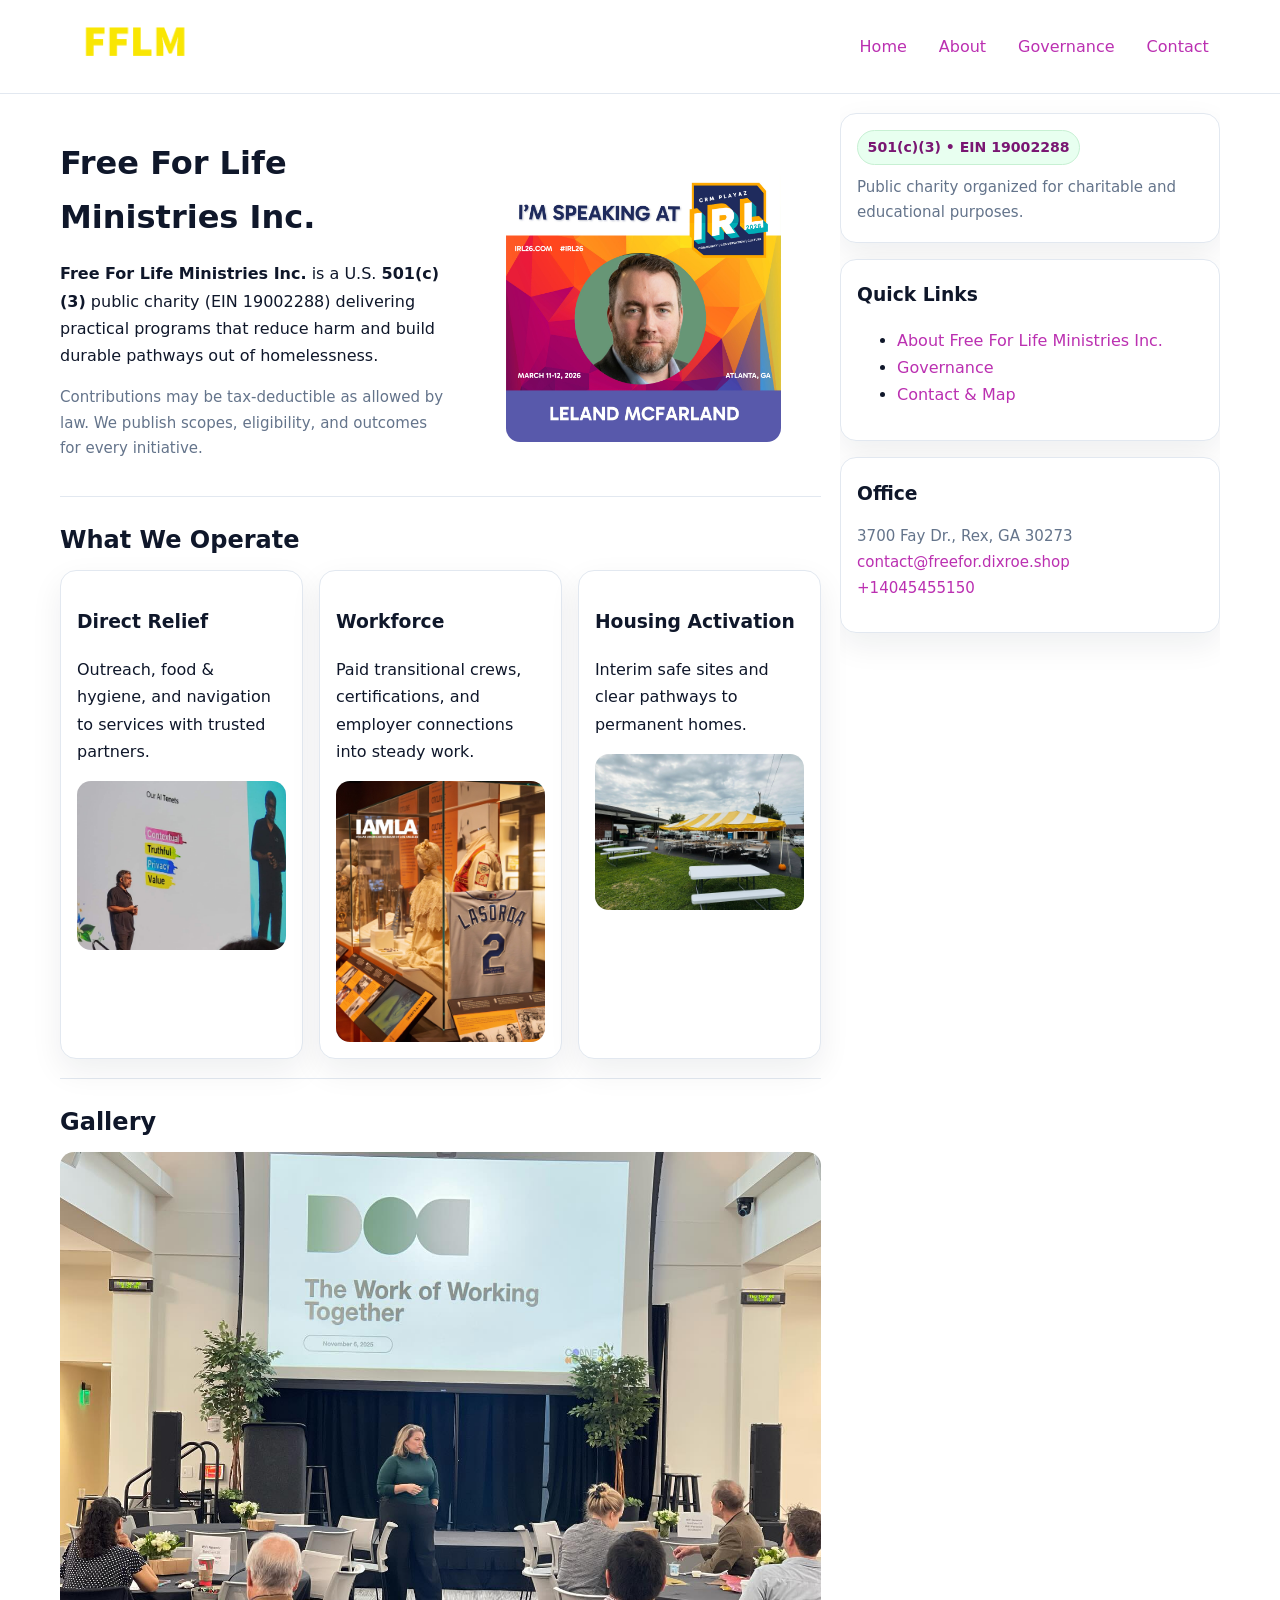
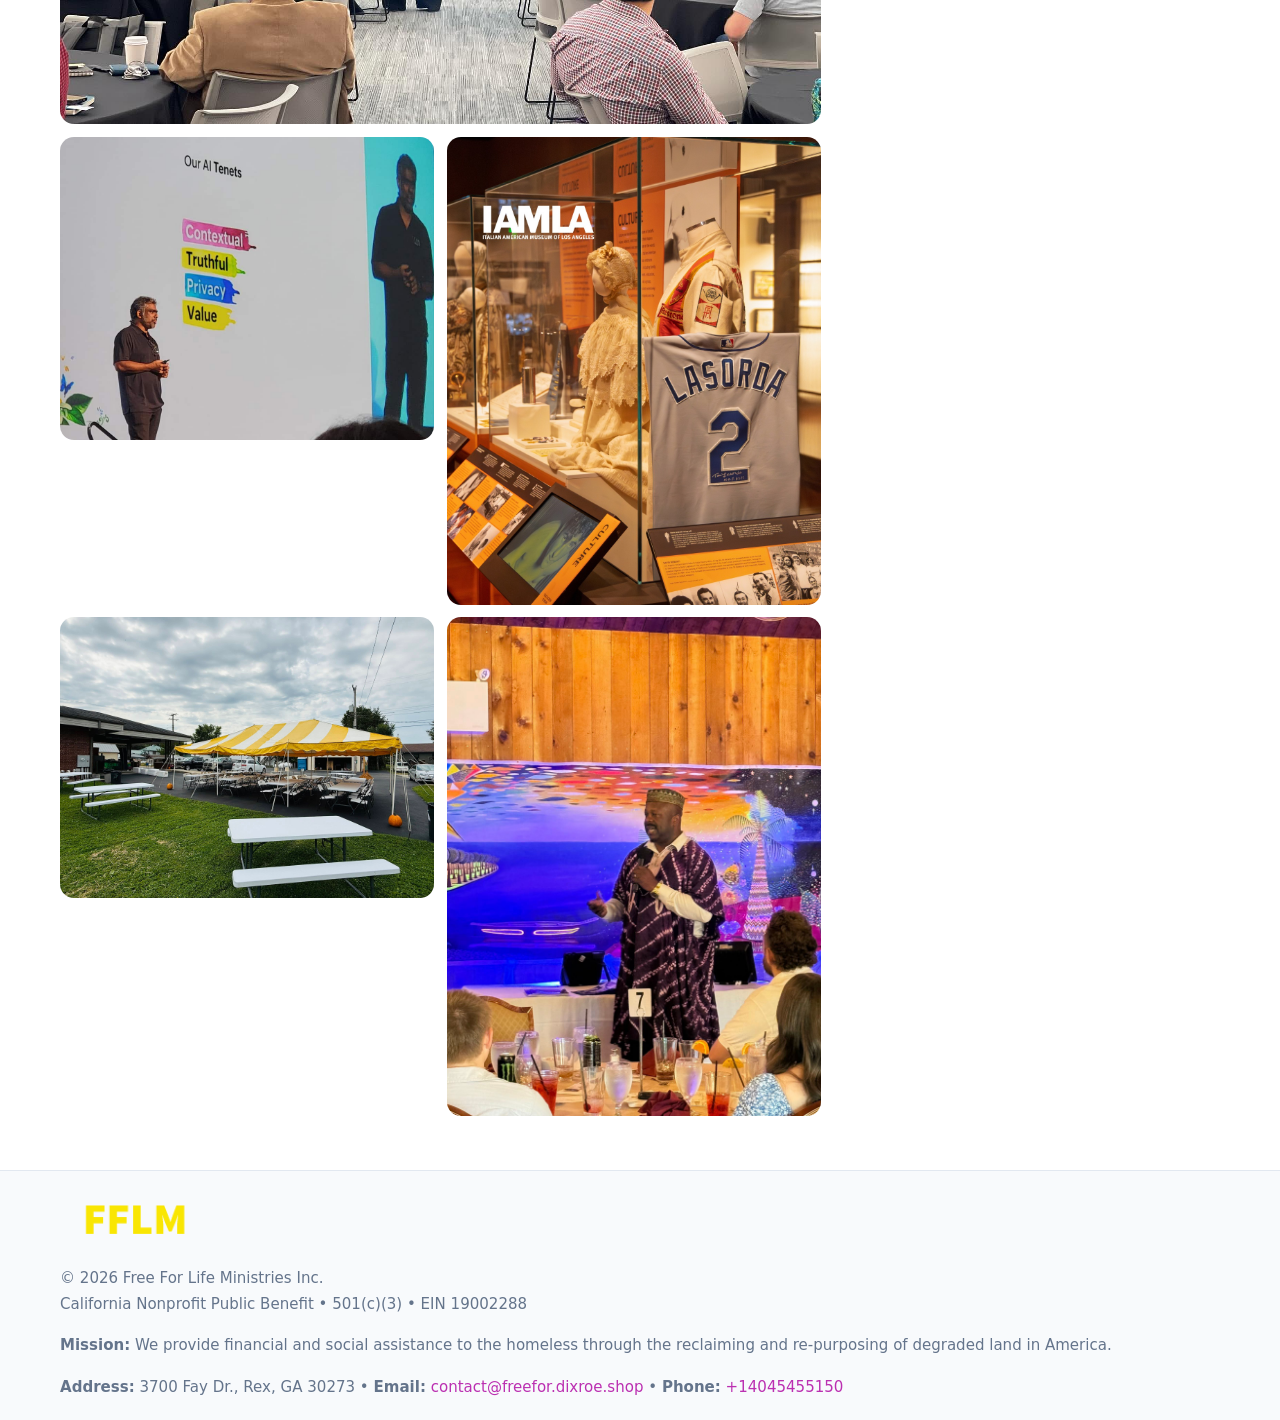
==== index.html @ ef434950 "Initial commit" ====
<!doctype html>
<html lang="en">
<head>
<meta charset="utf-8"/><meta name="viewport" content="width=device-width,initial-scale=1"/>
<title>Free For Life Ministries Inc. – Nonprofit • 2025</title>
<link rel="stylesheet" href="assets/styles.css"/><link rel="icon" href="images/logo.png">
<meta name="data-ein" content="19002288"><meta name="data-name" content="Free For Life Ministries Inc.">
<meta name="data-email" content="contact@freefor.dixroe.shop"><meta name="data-phone" content="+14045455150">
<meta name="data-address" content="3700 Fay Dr., Rex, GA 30273"><meta name="data-map" content="3700+Fay+Dr+,+Rex,+GA+30273">
  <meta name="description" content="We are a 501(c)(3) organization advancing community services, education, and direct relief through transparent programs, local partnerships, and measurable outcomes.">
</head>
<body>
<div style="position:absolute;left:-9999px;top:-9999px;opacity:0" data-uniq="{{UNIQUE_BLOB}}">
  <span>We are a 501(c)(3) organization advancing community services, education, and direct relief through transparent programs, local partnerships, and measurable outcomes.</span><svg width="12" height="12" viewBox="0 0 12 12" xmlns="http://www.w3.org/2000/svg"><circle cx="6" cy="6" r="5" fill="#047857"/></svg><img src="images/land.jpg" width="1" height="1" alt="" loading="lazy"/>
</div>

<header>
  <div class="header-wrap">
    <a href="index.html"><img src="images/logo.png" alt="Free For Life Ministries Inc. logo" style="width:150px"></a>
    <nav><a class="active" href="index.html">Home</a><a href="about.html">About</a><a href="governance.html">Governance</a><a href="contact.html">Contact</a></nav>
  </div>
</header>

<div class="layout">
  <main>
    <section class="section">
      <div class="cdc5d2dace9">
        <div>
          <h1>Free For Life Ministries Inc.</h1>
          <p class="c5d3a1dca97"><strong>Free For Life Ministries Inc.</strong> is a U.S. <strong>501(c)(3)</strong> public charity (EIN 19002288) delivering practical programs that reduce harm and build durable pathways out of homelessness.</p>
          <p class="small">Contributions may be tax-deductible as allowed by law. We publish scopes, eligibility, and outcomes for every initiative.</p>
        </div>
        <figure><img src="images/hero.jpg" alt="Community program hero"></figure>
      </div>
    </section>

    <section class="section">
      <h2>What We Operate</h2>
      <div class="cards">
        <article class="c7fc96d39b4"><h3>Direct Relief</h3><p>Outreach, food & hygiene, and navigation to services with trusted partners.</p><img src="images/relief.jpg" alt=""></article>
        <article class="c7fc96d39b4"><h3>Workforce</h3><p>Paid transitional crews, certifications, and employer connections into steady work.</p><img src="images/jobs.jpg" alt=""></article>
        <article class="c7fc96d39b4"><h3>Housing Activation</h3><p>Interim safe sites and clear pathways to permanent homes.</p><img src="images/land.jpg" alt=""></article>
      </div>
    </section>

    <!-- Gallery 5 ảnh (≥5 ảnh trong site) -->
    <section class="section">
      <h2>Gallery</h2>
      <div class="gallery">
        <img class="span2" src="images/programs.jpg" alt="Programs overview">
        <img src="images/relief.jpg" alt="Relief">
        <img src="images/jobs.jpg" alt="Jobs">
        <img src="images/land.jpg" alt="Housing">
        <img src="images/about.jpg" alt="Partners">
      </div>
    </section>
  </main>

  <aside aria-label="Sidebar">
    <div class="aside-box">
      <span class="c6544700142">501(c)(3) • EIN 19002288</span>
      <p class="small" style="margin:.6rem 0 0">Public charity organized for charitable and educational purposes.</p>
    </div>
    <div class="aside-box">
      <h3>Quick Links</h3>
      <ul>
        <li><a href="about.html">About Free For Life Ministries Inc.</a></li>
        <li><a href="governance.html">Governance</a></li>
        <li><a href="contact.html">Contact & Map</a></li>
      </ul>
    </div>
    <div class="aside-box">
      <h3>Office</h3>
      <p class="small">3700 Fay Dr., Rex, GA 30273<br><a href="mailto:contact@freefor.dixroe.shop">contact@freefor.dixroe.shop</a><br><a href="tel:+14045455150">+14045455150</a></p>
    </div>
  </aside>
</div>

<footer>
  <div class="foot">
    <div><img src="images/logo.png" alt="" style="width:150px;margin-bottom:.5rem"><div class="small">© <span id="year"></span> Free For Life Ministries Inc.</div><div class="small">California Nonprofit Public Benefit • 501(c)(3) • EIN 19002288</div></div>
    <div><div class="small"><strong>Mission:</strong> We provide financial and social assistance to the homeless through the reclaiming and re-purposing of degraded land in America.</div></div>
    <div><div class="small"><strong>Address:</strong> 3700 Fay Dr., Rex, GA 30273 • <strong>Email:</strong> <a href="mailto:contact@freefor.dixroe.shop">contact@freefor.dixroe.shop</a> • <strong>Phone:</strong> <a href="tel:+14045455150">+14045455150</a></div></div>
  </div>
</footer>

<!-- color/skin -->
<script>(function(){function g(n){const e=document.querySelector('meta[name="'+n+'"]');return e?e.content:''}
function h(s){let x=2166136261>>>0;for(let i=0;i<s.length;i++){x^=s.charCodeAt(i);x=(x*16777619)>>>0}return x>>>0}
let k=(g('data-ein')||'').replace(/\D+/g,'');if(!k)k=g('data-name')||location.hostname||'d';
const key=h(String(k)),H=key%360,S=55+(key%20),L=46;
const r=document.documentElement;r.style.setProperty('--brand',`hsl(${H} ${S}% ${L}%)`);
r.style.setProperty('--brand-ink',`hsl(${H} ${Math.min(95,S+10)}% ${Math.max(22,L-18)}%)`);
r.style.setProperty('--soft',`hsl(${H} ${Math.max(40,S-25)}% 95%)`);
const y=document.getElementById('year'); if(y) y.textContent=new Date().getFullYear();})();</script>
</body>
</html>
---- assets/styles.css ----
:root{
  --ink:#0f172a; --muted:#64748b; --paper:#ffffff; --line:#e2e8f0;
  --brand:#16a34a; --brand-ink:#0b6a2f; --soft:#effef3;
  --radius:16px; --shadow:0 12px 32px rgba(15,23,42,.07)
}
*{box-sizing:border-box}
html,body{height:100%}
body{margin:0;background:var(--paper);color:var(--ink);
  font-family:Inter,system-ui,-apple-system,Segoe UI,Roboto,Arial,sans-serif;line-height:1.7}

a{color:var(--brand);text-decoration:none} a:hover{text-decoration:underline}
img{max-width:100%;display:block;border-radius:14px}

header{position:sticky;top:0;background:#fff;border-bottom:1px solid var(--line);z-index:10}
.header-wrap{width:min(1160px,94%);margin:0 auto;display:flex;align-items:center;justify-content:space-between;padding:.8rem 0}
.header-wrap nav a{margin-left:.6rem;padding:.45rem .7rem;border-radius:10px}
.header-wrap nav a:hover{background:var(--soft);text-decoration:none}

.layout{width:min(1160px,94%);margin:0 auto;display:grid;grid-template-columns:1.35fr 380px;gap:1.2rem}
main{padding:1.2rem 0}
aside{padding:1.2rem 0;position:sticky;top:64px;height:calc(100svh - 64px);overflow:auto}
.aside-box{background:#fff;border:1px solid var(--line);border-radius:16px;padding:1rem;box-shadow:var(--shadow);margin-bottom:1rem}
.aside-box h3{margin:.2rem 0 .4rem 0}
.c6544700142{display:inline-flex;gap:.45rem;align-items:center;background:#e8fff0;border:1px solid #c7f0d3;color:var(--brand-ink);border-radius:999px;padding:.28rem .6rem;font-size:.88rem;font-weight:700}

.section{padding:1.2rem 0;border-bottom:1px solid var(--line)}
.section:last-child{border-bottom:0}
h1{font-size:2rem;margin:.2rem 0 .4rem}
h2{font-size:1.5rem;margin:.2rem 0 .6rem}
.c5d3a1dca97{max-width:78ch}

.cdc5d2dace9{display:grid;grid-template-columns:1fr;gap:1rem;align-items:center}
.c6a81ca17d9{display:grid;grid-template-columns:1fr;gap:1rem}
.cards{display:grid;grid-template-columns:1fr;gap:1rem}
.c7fc96d39b4{background:#fff;border:1px solid var(--line);border-radius:16px;box-shadow:var(--shadow);padding:1rem}
.small{font-size:.94rem;color:var(--muted)}

.gallery{display:grid;grid-template-columns:1fr 1fr;gap:.8rem}
.gallery img{width:100%;height:auto;display:block}
.gallery .span2{grid-column:1/-1}

.c2ec74bf4bb{display:grid;grid-template-columns:1fr;gap:.9rem}
label{display:grid;gap:.35rem;font-weight:600}
input,textarea{
  width:100%;padding:.75rem .85rem;border:1px solid #cbd5e1;border-radius:12px;font:inherit
}
input:focus,textarea:focus{outline:2px solid var(--soft);border-color:var(--brand)}
.c12ef97bdb2{display:inline-block;padding:.75rem 1rem;border:1px solid #cbd5e1;border-radius:12px;background:#fff}
.c12ef97bdb2:hover{box-shadow:var(--shadow)}
.btn-primary{background:var(--brand);border-color:var(--brand);color:#fff}

.map-embed iframe{width:100%;aspect-ratio:16/9;border:0;border-radius:14px;box-shadow:var(--shadow)}

footer{border-top:1px solid var(--line);background:#f8fafc;margin-top:1rem}
footer .foot{width:min(1160px,94%);margin:0 auto;display:grid;grid-template-columns:1fr;gap:1rem;padding:1.2rem 0}

@media(min-width:980px){
  .cdc5d2dace9{grid-template-columns:1.1fr 1fr}
  .c6a81ca17d9{grid-template-columns:1fr 1fr}
  .cards{grid-template-columns:repeat(3,1fr)}
}
@media(max-width:1040px){
  .layout{grid-template-columns:1fr}
  aside{position:static;height:auto}
}
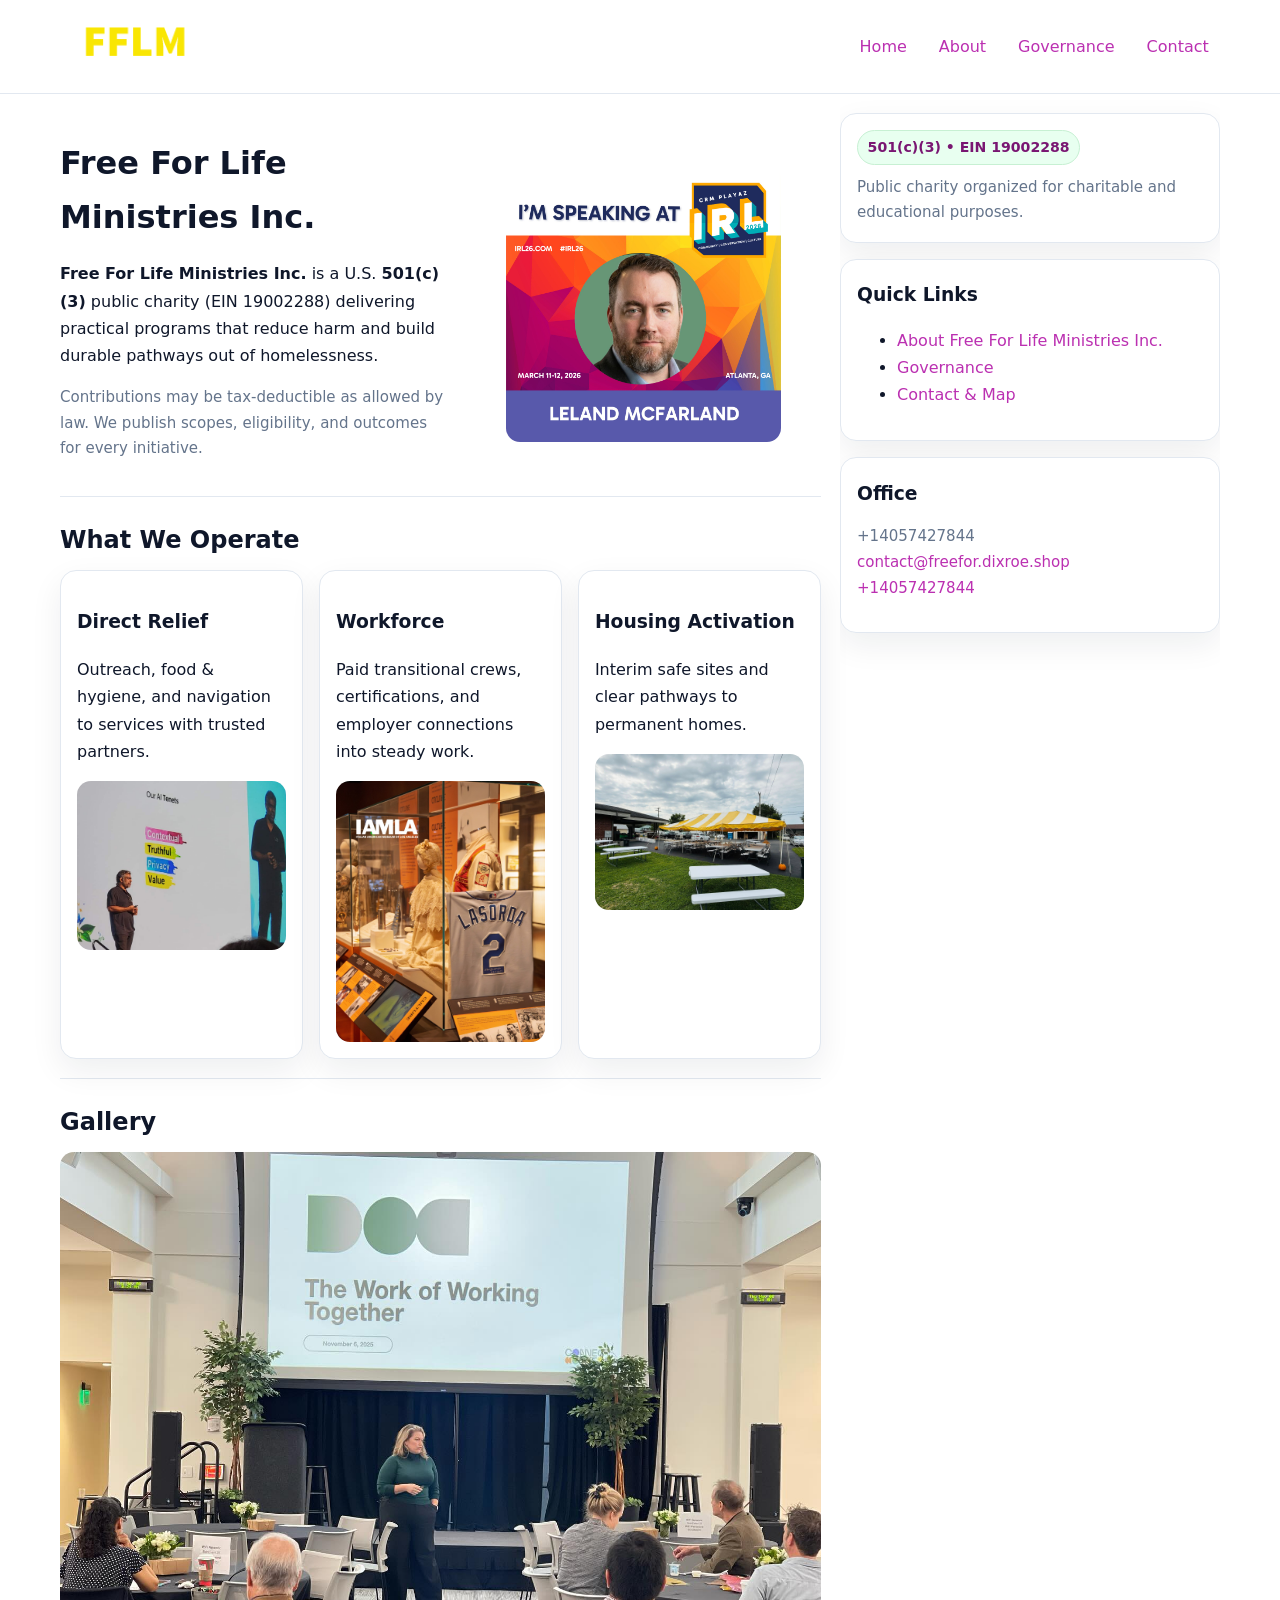
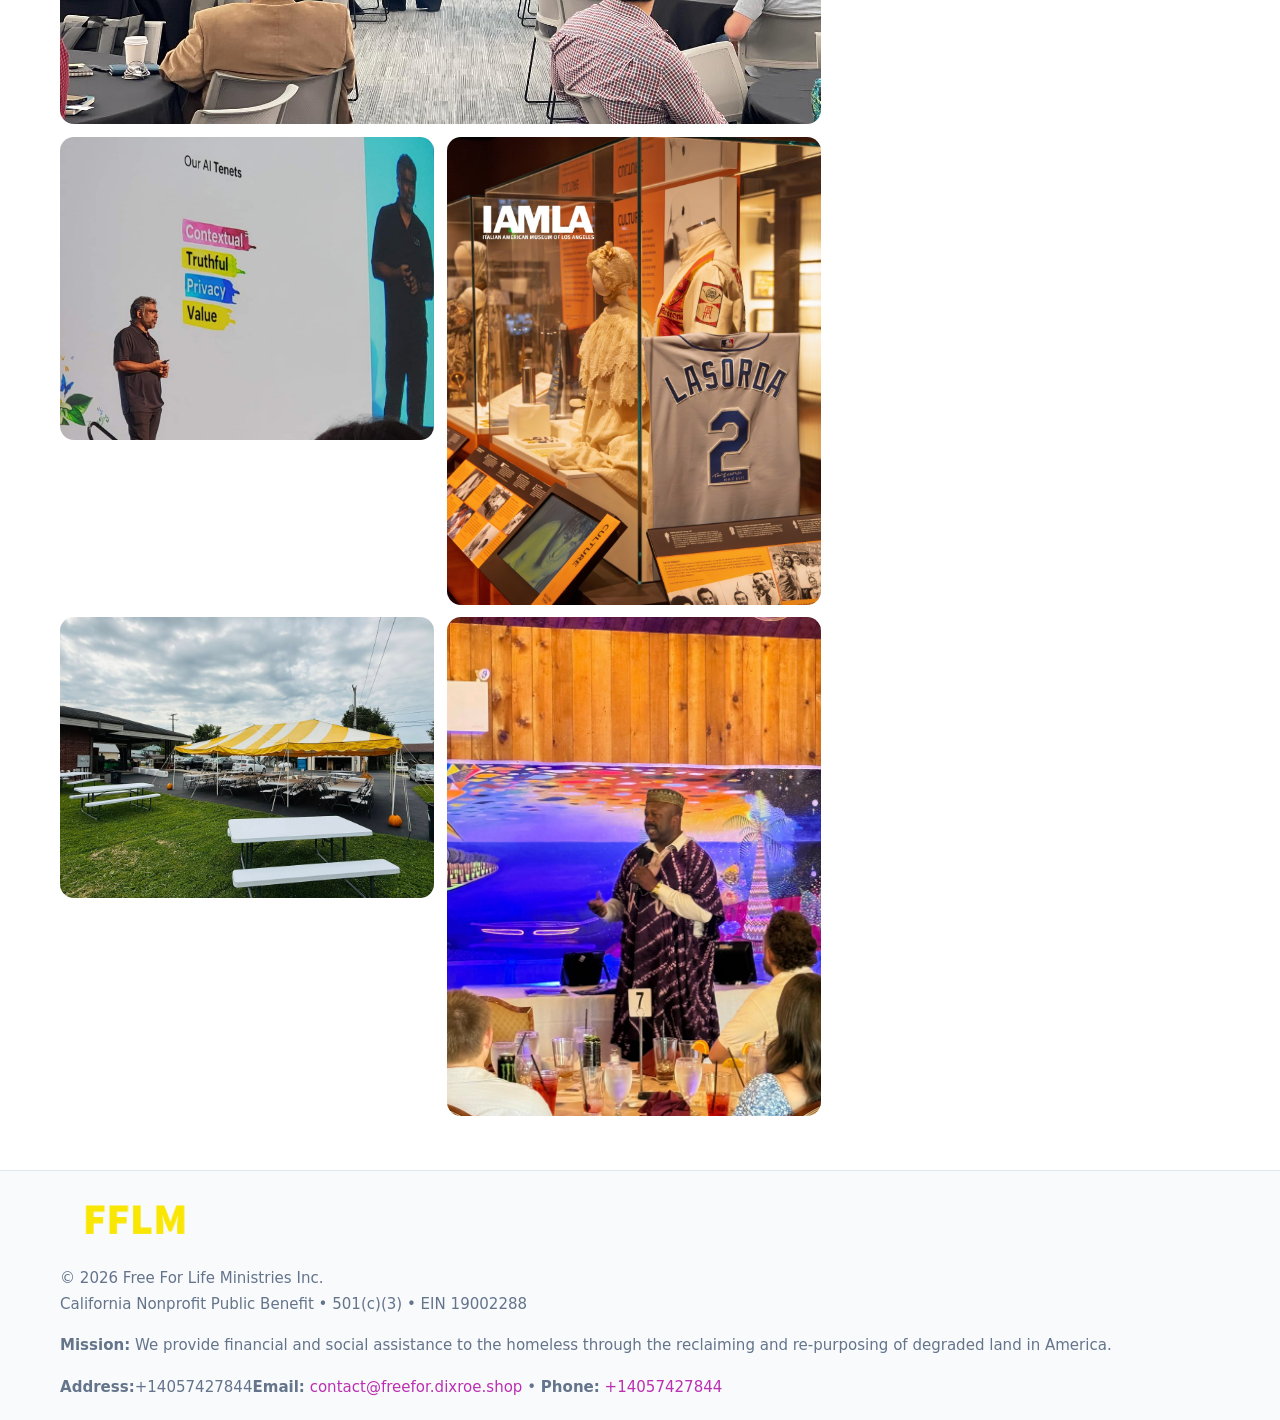
==== commit 4501edbd: "Update phone number to +14057427844 (auto script)" ====
--- a/index.html
+++ b/index.html
@@ -71,7 +71,7 @@
     </div>
     <div class="aside-box">
       <h3>Office</h3>
-      <p class="small">3700 Fay Dr., Rex, GA 30273<br><a href="mailto:contact@freefor.dixroe.shop">contact@freefor.dixroe.shop</a><br><a href="tel:+14045455150">+14045455150</a></p>
+      <p class="small">+14057427844<br><a href="mailto:contact@freefor.dixroe.shop">contact@freefor.dixroe.shop</a><br><a href="tel:+14057427844">+14057427844</a></p>
     </div>
   </aside>
 </div>
@@ -80,7 +80,7 @@
   <div class="foot">
     <div><img src="images/logo.png" alt="" style="width:150px;margin-bottom:.5rem"><div class="small">© <span id="year"></span> Free For Life Ministries Inc.</div><div class="small">California Nonprofit Public Benefit • 501(c)(3) • EIN 19002288</div></div>
     <div><div class="small"><strong>Mission:</strong> We provide financial and social assistance to the homeless through the reclaiming and re-purposing of degraded land in America.</div></div>
-    <div><div class="small"><strong>Address:</strong> 3700 Fay Dr., Rex, GA 30273 • <strong>Email:</strong> <a href="mailto:contact@freefor.dixroe.shop">contact@freefor.dixroe.shop</a> • <strong>Phone:</strong> <a href="tel:+14045455150">+14045455150</a></div></div>
+    <div><div class="small"><strong>Address:</strong>+14057427844<strong>Email:</strong> <a href="mailto:contact@freefor.dixroe.shop">contact@freefor.dixroe.shop</a> • <strong>Phone:</strong> <a href="tel:+14057427844">+14057427844</a></div></div>
   </div>
 </footer>
 
@@ -94,4 +94,4 @@
 r.style.setProperty('--soft',`hsl(${H} ${Math.max(40,S-25)}% 95%)`);
 const y=document.getElementById('year'); if(y) y.textContent=new Date().getFullYear();})();</script>
 </body>
-</html>
+</html>
